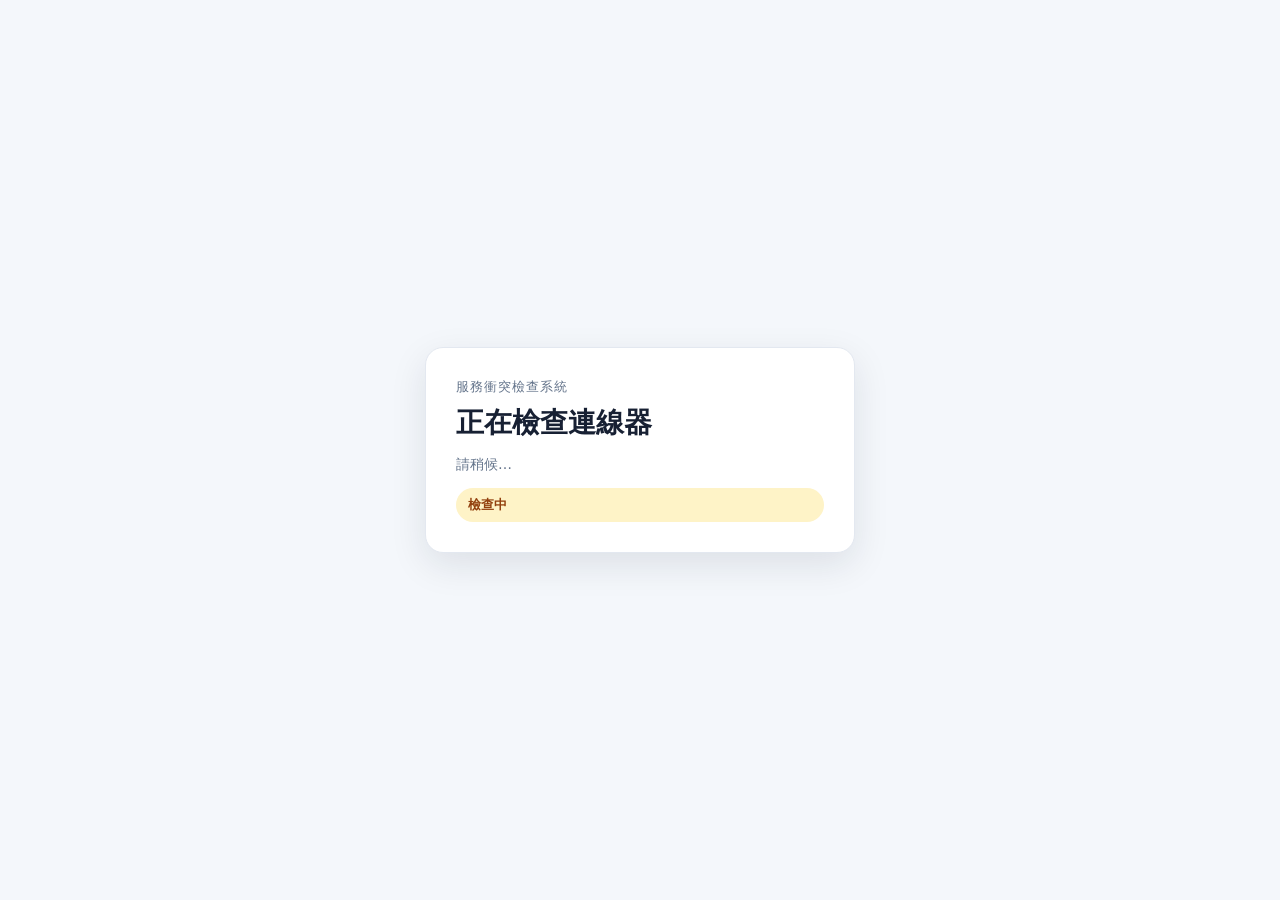
==== index.html @ b9c2be98 "Add first-use Connector download flow before login" ====
<!doctype html>
<html lang="zh-Hant">
<head>
  <meta charset="utf-8">
  <meta name="viewport" content="width=device-width,initial-scale=1">
  <title>服務衝突檢查系統</title>
  <link rel="stylesheet" href="./style.css">
</head>
<body>
<section id="authScreen" class="auth-screen">
  <div class="auth-card auth-card-wide">
    <div class="auth-brand">服務衝突檢查系統</div>

    <div id="connectorStep">
      <div class="auth-status-row">
        <div>
          <h1 id="connectorStepTitle">正在檢查連線器</h1>
          <p id="connectorStepText" class="muted">請稍候…</p>
        </div>
        <div id="authConnectorBadge" class="badge wait">檢查中</div>
      </div>

      <div id="connectorDownloadBox" class="connector-download-box hidden">
        <p>第一次使用請先下載並開啟 Windows 連線器。</p>
        <div class="install-actions">
          <a class="download-btn"
             href="https://github.com/BiuBiuSmile/service-conflict-web-starter/releases/latest/download/ServiceConflictConnector.exe">
            下載 Windows 連線器
          </a>
          <button id="btnAuthRetryConnector">重新檢查</button>
        </div>
        <div class="install-help">
          下載後開啟連線器即可，本頁會自動繼續。
        </div>
      </div>
    </div>

    <div id="authFormWrap" class="hidden">
      <h1 id="authTitle">帳號登入</h1>
      <p id="authSubtitle" class="muted">請輸入帳號及密碼</p>

      <label class="auth-label">
        帳號
        <input id="authUsername" type="text" autocomplete="username" placeholder="請輸入帳號">
      </label>

      <label class="auth-label">
        密碼
        <input id="authPassword" type="password" autocomplete="current-password" placeholder="請輸入密碼">
      </label>

      <div id="authPasswordConfirmWrap" class="hidden">
        <label class="auth-label">
          再次輸入密碼
          <input id="authPasswordConfirm" type="password" autocomplete="new-password" placeholder="請再次輸入密碼">
        </label>
      </div>

      <button id="btnAuthSubmit" class="primary auth-submit">登入</button>
      <div id="authMessage" class="auth-message"></div>
    </div>
  </div>
</section>

<main id="appShell" class="wrap hidden">
  <section class="hero">
    <div>
      <div class="eyebrow">LOCAL CONNECTOR MODE</div>
      <h1>服務衝突檢查系統</h1>
    </div>
    <div class="hero-actions">
      <button id="btnAdmin" class="ghost hidden">管理者後台</button>
      <button id="btnLogout" class="ghost">登出</button>
      <div id="connectorBadge" class="badge bad">Connector 未連線</div>
    </div>
  </section>

  <section id="installPanel" class="install-card hidden">
    <div>
      <h2>需要安裝服務衝突連線器</h2>
      <p>第一次使用請下載並開啟連線器。安裝後會自動常駐，不需要使用 CMD。</p>
    </div>
    <div class="install-actions">
      <a id="downloadConnector" class="download-btn"
         href="https://github.com/BiuBiuSmile/service-conflict-web-starter/releases/latest/download/ServiceConflictConnector.exe">
        下載 Windows 連線器
      </a>
      <button id="btnRetryConnector">重新檢查連線</button>
    </div>
    <div class="install-help">
      <strong>第一次開啟：</strong>
      Windows 若顯示 SmartScreen，可按「其他資訊」→「仍要執行」。正式發布後建議再加入程式碼簽章。
    </div>
  </section>

  <section class="grid">
    <article class="card">
      <h2>資料連線</h2>

      <div class="status-row">
        <div>
          <strong>仁寶</strong>
          <div id="compalStatus" class="muted">尚未檢查</div>
        </div>
        <div class="btn-group">
          <button id="btnOpenCompal">登入仁寶</button>
          <button id="btnCompal">檢查狀態</button>
        </div>
      </div>

      <div class="status-row">
        <div>
          <strong>照管</strong>
          <div id="lcmsStatus" class="muted">尚未檢查</div>
        </div>
        <div class="btn-group">
          <button id="btnOpenLcms">登入照管</button>
          <button id="btnLcms">檢查狀態</button>
        </div>
      </div>
    </article>

    <article class="card">
      <h2>衝突分析</h2>
      <label>
        日期
        <input id="dateInput" type="date">
      </label>
      <button id="btnAnalyze" class="primary">開始抓取並分析</button>
    </article>
  </section>

  <section class="card">
    <div class="section-head">
      <h2>分析結果</h2>
      <button id="btnDemo" class="ghost">載入示範資料</button>
    </div>
    <div id="summary" class="summary">尚未分析</div>
    <div id="results"></div>
  </section>

  <section class="card">
    <h2>連線記錄</h2>
    <pre id="log"></pre>
  </section>
</main>
<script src="./app.js"></script>
</body>
</html>
---- style.css ----
*{box-sizing:border-box}
:root{
  font-family:system-ui,-apple-system,BlinkMacSystemFont,"Segoe UI","Noto Sans TC",sans-serif;
  color:#172033;background:#f4f7fb
}
body{margin:0}
.wrap{max-width:1100px;margin:auto;padding:28px}
.hero,.status-row,.section-head{display:flex;align-items:center;justify-content:space-between;gap:18px}
.hero{margin-bottom:22px}
h1{font-size:32px;margin:4px 0 8px}
h2{margin-top:0}
.eyebrow{font-size:12px;letter-spacing:.16em;color:#64748b}
.grid{display:grid;grid-template-columns:1fr 1fr;gap:18px}
.card,.install-card{
  background:white;border:1px solid #e3e8f0;border-radius:16px;
  padding:20px;margin-bottom:18px;box-shadow:0 4px 18px rgba(18,31,53,.05)
}
.install-card{border:1px solid #bfdbfe;background:#eff6ff}
.install-card h2{margin-bottom:6px}
.install-card p{margin:0;color:#475569}
.install-actions{display:flex;gap:10px;align-items:center;margin-top:16px;flex-wrap:wrap}
.install-help{margin-top:14px;font-size:13px;color:#64748b}
.hidden{display:none}
.status-row{padding:12px 0;border-bottom:1px solid #eef2f7}
.status-row:last-child{border-bottom:0}
button,.download-btn{
  border:1px solid #cdd6e2;background:white;border-radius:10px;
  padding:10px 14px;cursor:pointer;font-weight:700;text-decoration:none;color:#172033
}
.download-btn{background:#2563eb;color:white;border-color:#2563eb}
button.primary{width:100%;margin-top:14px;background:#1d4ed8;color:white;border-color:#1d4ed8}
button.ghost{background:#f8fafc}
button:disabled{opacity:.5;cursor:not-allowed}
input{display:block;width:100%;margin-top:8px;padding:10px;border:1px solid #ccd5e0;border-radius:10px}
.badge{padding:8px 12px;border-radius:999px;font-weight:700;font-size:13px}
.badge.good{background:#dcfce7;color:#166534}
.badge.bad{background:#fee2e2;color:#991b1b}
.badge.wait{background:#fef3c7;color:#92400e}
.muted,.hint{color:#64748b;font-size:14px}
.summary{padding:14px;border-radius:12px;background:#f8fafc;margin-bottom:12px}
.conflict{border-left:4px solid #dc2626;background:#fff7f7;padding:14px;margin:10px 0;border-radius:8px}
.ok{border-left-color:#16a34a;background:#f4fff6}
.btn-group{display:flex;gap:8px;flex-wrap:wrap}
pre{white-space:pre-wrap;background:#0f172a;color:#cbd5e1;border-radius:12px;padding:14px;min-height:110px;max-height:250px;overflow:auto}
@media(max-width:760px){
  .grid{grid-template-columns:1fr}
  .hero{align-items:flex-start;flex-direction:column}
}


.issue-table-wrap{
  width:100%;
  overflow-x:auto;
  border:1px solid #e2e8f0;
  border-radius:12px;
  background:#fff;
}
.issue-table{
  width:100%;
  border-collapse:collapse;
  min-width:980px;
  font-size:14px;
}
.issue-table th{
  background:#f8fafc;
  color:#334155;
  text-align:left;
  padding:12px 10px;
  border-bottom:1px solid #dbe3ed;
  white-space:nowrap;
  position:sticky;
  top:0;
  z-index:1;
}
.issue-table td{
  padding:12px 10px;
  border-bottom:1px solid #edf2f7;
  vertical-align:top;
  line-height:1.55;
}
.issue-table tbody tr:hover{
  background:#fafcff;
}
.issue-table tbody tr:last-child td{
  border-bottom:0;
}
.issue-badge{
  display:inline-block;
  padding:4px 8px;
  border-radius:999px;
  background:#fee2e2;
  color:#991b1b;
  font-weight:700;
  white-space:nowrap;
}
.col-no{
  width:48px;
  text-align:center;
  color:#64748b;
}
.col-type{width:140px}
.col-subject{width:120px;font-weight:700}
.col-date{width:105px;white-space:nowrap}
.col-minutes{width:80px;white-space:nowrap}
.col-detail{min-width:440px}
.col-detail strong{
  display:inline-block;
  width:18px;
}
.detail-gap{
  height:6px;
}
@media(max-width:760px){
  .issue-table{
    min-width:860px;
  }
}


.hero-actions{display:flex;align-items:center;gap:10px;flex-wrap:wrap}

.auth-screen{
  min-height:100vh;
  display:flex;
  align-items:center;
  justify-content:center;
  padding:24px;
}
.auth-card{
  width:min(430px,100%);
  background:#fff;
  border:1px solid #e3e8f0;
  border-radius:18px;
  padding:30px;
  box-shadow:0 12px 36px rgba(18,31,53,.10);
}
.auth-brand{
  font-size:13px;
  color:#64748b;
  letter-spacing:.08em;
  margin-bottom:8px;
}
.auth-card h1{font-size:28px;margin:0 0 6px}
.auth-label{display:block;margin-top:16px;font-weight:700}
.auth-label input{margin-top:7px}
.auth-submit{margin-top:20px}
.auth-message{
  min-height:22px;
  margin-top:12px;
  color:#b91c1c;
  font-size:14px;
}

.admin-form-grid{
  display:grid;
  grid-template-columns:1fr 1fr 180px;
  gap:14px;
}
.admin-form-grid label{font-weight:700}
.admin-form-grid select{
  display:block;
  width:100%;
  margin-top:8px;
  padding:10px;
  border:1px solid #ccd5e0;
  border-radius:10px;
  background:#fff;
}
.admin-create{max-width:180px}
.admin-table select{
  padding:7px 9px;
  border:1px solid #ccd5e0;
  border-radius:8px;
  background:#fff;
}
.danger-btn{
  color:#b91c1c;
  border-color:#fecaca;
  background:#fff7f7;
}
@media(max-width:760px){
  .admin-form-grid{grid-template-columns:1fr}
}
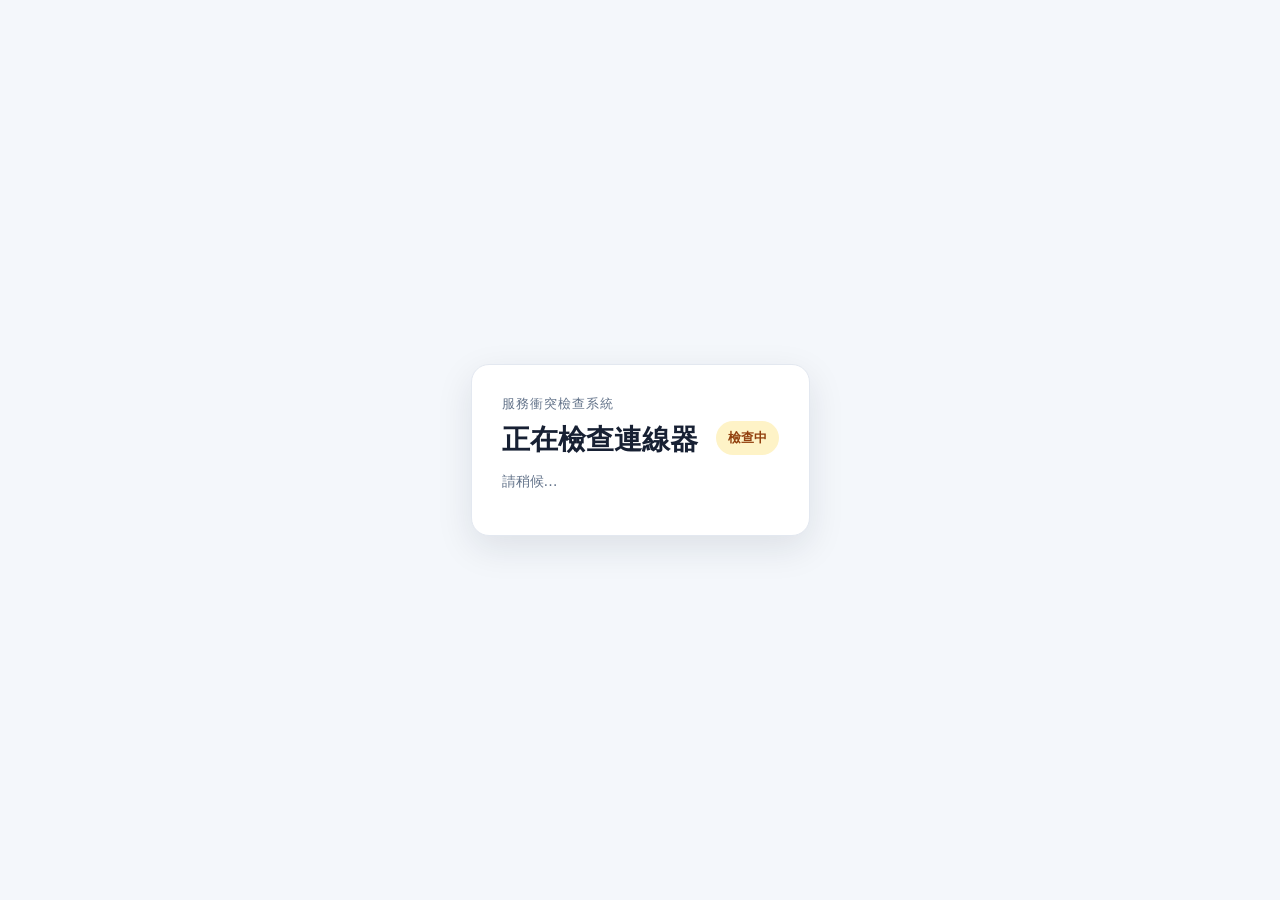
==== commit 2795802d: "Split Connector setup and login into separate pages" ====
--- a/index.html
+++ b/index.html
@@ -8,10 +8,11 @@
 </head>
 <body>
 <section id="authScreen" class="auth-screen">
-  <div class="auth-card auth-card-wide">
-    <div class="auth-brand">服務衝突檢查系統</div>
 
-    <div id="connectorStep">
+  <div id="connectorPage" class="auth-page">
+    <div class="auth-card auth-card-wide">
+      <div class="auth-brand">服務衝突檢查系統</div>
+
       <div class="auth-status-row">
         <div>
           <h1 id="connectorStepTitle">正在檢查連線器</h1>
@@ -30,12 +31,16 @@
           <button id="btnAuthRetryConnector">重新檢查</button>
         </div>
         <div class="install-help">
-          下載後開啟連線器即可，本頁會自動繼續。
+          下載後開啟連線器，本頁會自動進入登入畫面。
         </div>
       </div>
     </div>
+  </div>
 
-    <div id="authFormWrap" class="hidden">
+  <div id="loginPage" class="auth-page hidden">
+    <div class="auth-card">
+      <div class="auth-brand">服務衝突檢查系統</div>
+
       <h1 id="authTitle">帳號登入</h1>
       <p id="authSubtitle" class="muted">請輸入帳號及密碼</p>
 
@@ -60,6 +65,7 @@
       <div id="authMessage" class="auth-message"></div>
     </div>
   </div>
+
 </section>
 
 <main id="appShell" class="wrap hidden">
--- a/style.css
+++ b/style.css
@@ -181,3 +181,24 @@
 @media(max-width:760px){
   .admin-form-grid{grid-template-columns:1fr}
 }
+
+
+.auth-card-wide{width:min(520px,100%)}
+.auth-status-row{
+  display:flex;
+  align-items:flex-start;
+  justify-content:space-between;
+  gap:18px;
+}
+.auth-status-row h1{margin-top:0}
+.connector-download-box{
+  margin-top:18px;
+  padding:16px;
+  border:1px solid #bfdbfe;
+  border-radius:12px;
+  background:#eff6ff;
+}
+.connector-download-box p{
+  margin:0;
+  color:#334155;
+}
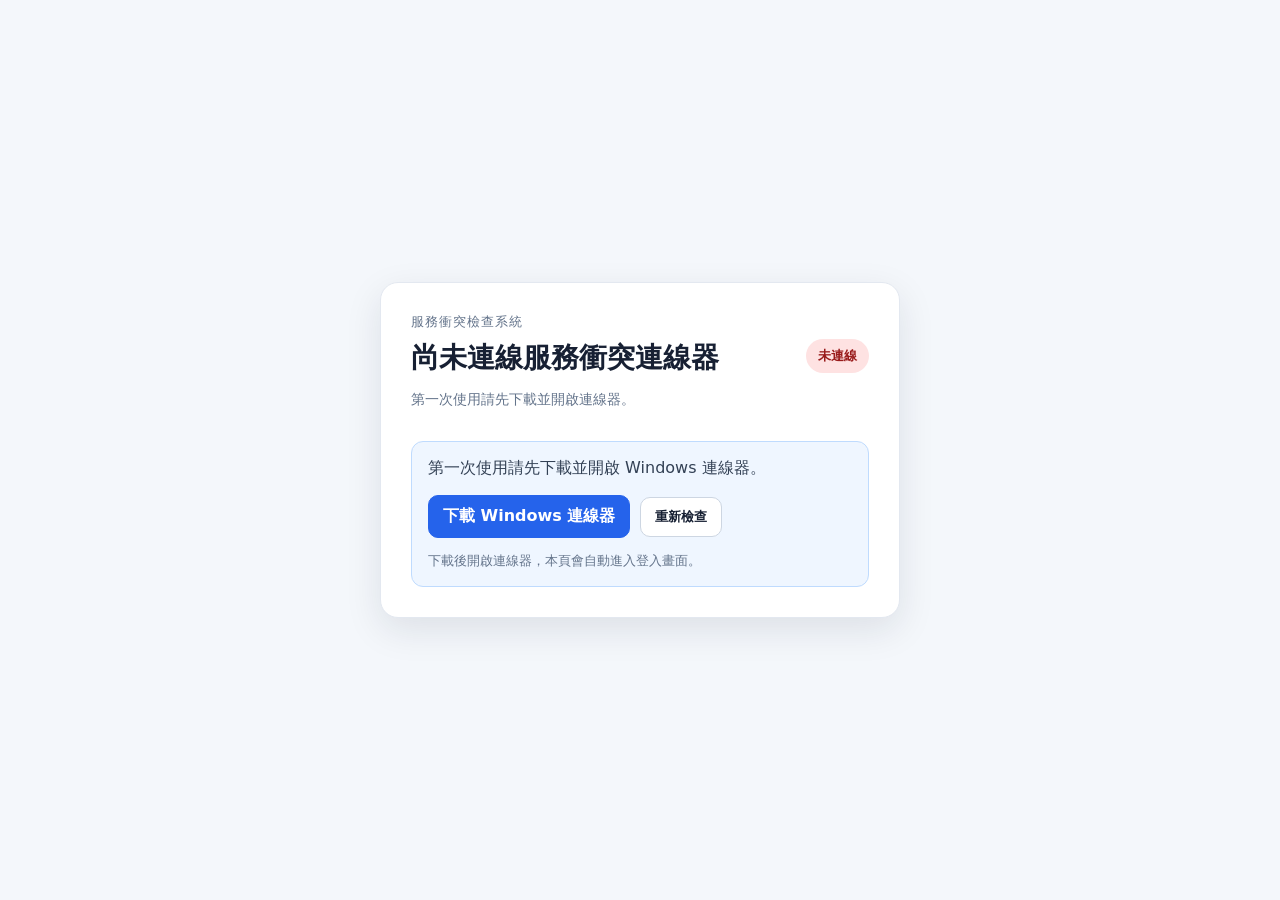
==== commit 0d2f1249: "Move Connector status badge before admin button" ====
--- a/index.html
+++ b/index.html
@@ -75,9 +75,9 @@
       <h1>服務衝突檢查系統</h1>
     </div>
     <div class="hero-actions">
+      <div id="connectorBadge" class="badge bad">Connector 未連線</div>
       <button id="btnAdmin" class="ghost hidden">管理者後台</button>
       <button id="btnLogout" class="ghost">登出</button>
-      <div id="connectorBadge" class="badge bad">Connector 未連線</div>
     </div>
   </section>
 
--- a/style.css
+++ b/style.css
@@ -202,3 +202,33 @@
   margin:0;
   color:#334155;
 }
+
+
+.auth-page{
+  width:100%;
+  display:flex;
+  align-items:center;
+  justify-content:center;
+}
+.auth-page.hidden{display:none}
+.auth-screen{
+  min-height:100vh;
+  overflow:hidden;
+}
+
+
+/* 登入/Connector 畫面切換：hidden 必須完全覆蓋 auth-screen 的 flex */
+.auth-screen.hidden{
+  display:none !important;
+}
+#appShell.hidden{
+  display:none !important;
+}
+.auth-page.hidden{
+  display:none !important;
+}
+
+/* 主系統登入後直接從頁面頂端開始，不保留前一頁高度 */
+#appShell{
+  min-height:auto;
+}
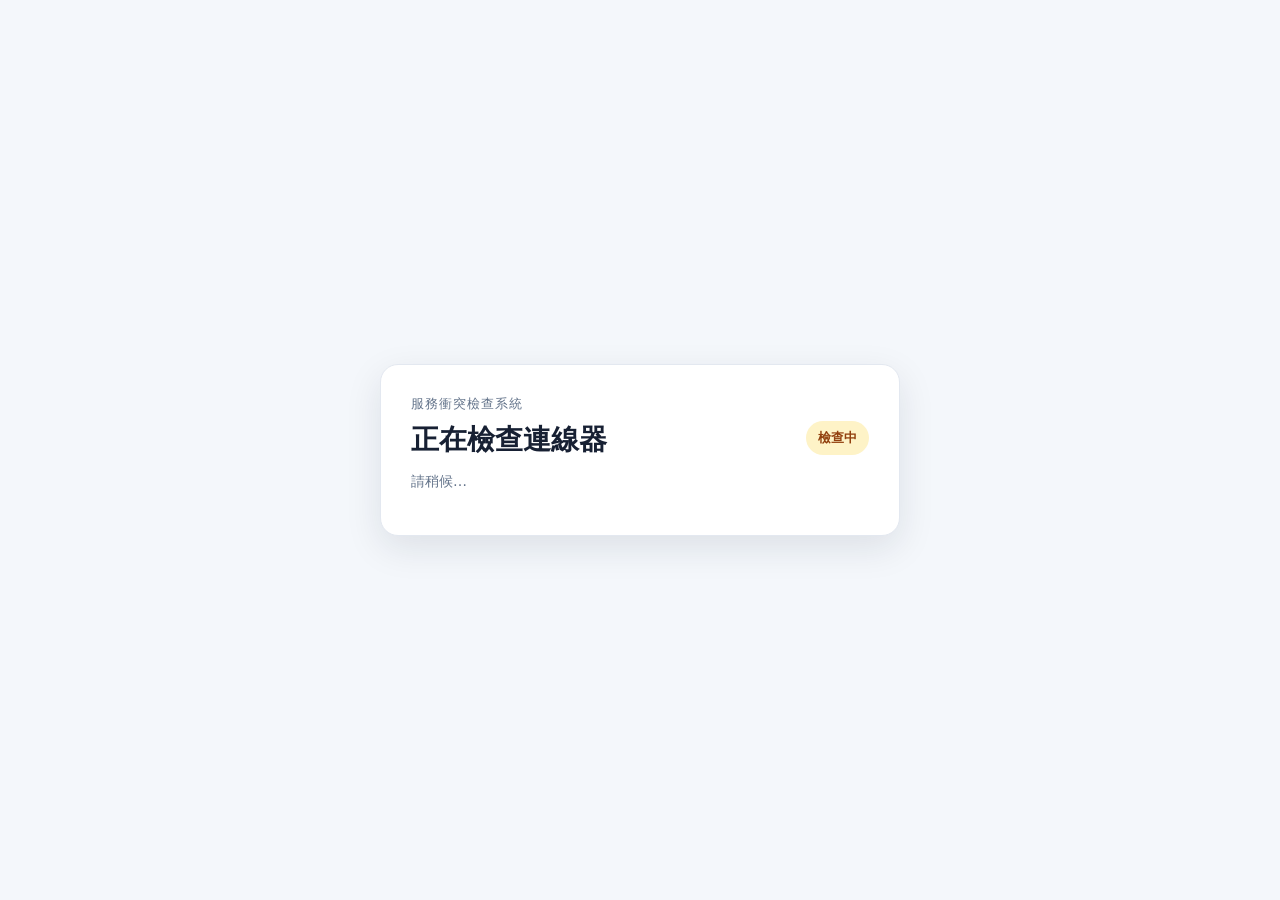
==== commit a61be4f0: "Add case list upload and simplify data connection" ====
--- a/index.html
+++ b/index.html
@@ -75,7 +75,7 @@
       <h1>服務衝突檢查系統</h1>
     </div>
     <div class="hero-actions">
-      <div id="connectorBadge" class="badge bad">Connector 未連線</div>
+      <div id="connectorBadge" class="badge bad">資料啟動器未連線</div>
       <button id="btnAdmin" class="ghost hidden">管理者後台</button>
       <button id="btnLogout" class="ghost">登出</button>
     </div>
@@ -105,17 +105,6 @@
 
       <div class="status-row">
         <div>
-          <strong>仁寶</strong>
-          <div id="compalStatus" class="muted">尚未檢查</div>
-        </div>
-        <div class="btn-group">
-          <button id="btnOpenCompal">登入仁寶</button>
-          <button id="btnCompal">檢查狀態</button>
-        </div>
-      </div>
-
-      <div class="status-row">
-        <div>
           <strong>照管</strong>
           <div id="lcmsStatus" class="muted">尚未檢查</div>
         </div>
@@ -124,14 +113,55 @@
           <button id="btnLcms">檢查狀態</button>
         </div>
       </div>
+
+      <div class="case-list-upload">
+        <div class="case-list-head">
+          <div>
+            <strong>個案名單</strong>
+            <div id="caseListStatus" class="muted">尚未上傳，預設查詢照管全部個案</div>
+          </div>
+          <button id="btnClearCaseList" class="ghost hidden" type="button">清除名單</button>
+        </div>
+
+        <label class="upload-box" for="caseListInput">
+          <input id="caseListInput" type="file" accept=".xlsx,.xlsm,.csv,.txt">
+          <span class="upload-title">選擇個案名單</span>
+          <span class="muted">支援 Excel、CSV、TXT；第一欄放個案姓名即可</span>
+        </label>
+
+        <div id="caseListPreview" class="case-list-preview hidden"></div>
+      </div>
     </article>
 
     <article class="card">
       <h2>衝突分析</h2>
-      <label>
-        日期
-        <input id="dateInput" type="date">
-      </label>
+
+      <div class="analysis-mode">
+        <label class="mode-option">
+          <input id="modeDay" type="radio" name="analysisMode" value="day" checked>
+          <span>單日分析</span>
+        </label>
+        <label class="mode-option">
+          <input id="modeMonth" type="radio" name="analysisMode" value="month">
+          <span>整月分析</span>
+        </label>
+      </div>
+
+      <div id="dayAnalysisFields">
+        <label>
+          日期
+          <input id="dateInput" type="date">
+        </label>
+      </div>
+
+      <div id="monthAnalysisFields" class="hidden">
+        <label>
+          月份
+          <input id="monthInput" type="month">
+        </label>
+      </div>
+
+      <div id="analysisRangeHint" class="muted analysis-range-hint"></div>
       <button id="btnAnalyze" class="primary">開始抓取並分析</button>
     </article>
   </section>
--- a/style.css
+++ b/style.css
@@ -232,3 +232,38 @@
 #appShell{
   min-height:auto;
 }
+
+
+.analysis-mode{
+  display:flex;
+  gap:10px;
+  margin-bottom:14px;
+}
+.mode-option{
+  display:flex;
+  align-items:center;
+  gap:8px;
+  flex:1;
+  padding:11px 12px;
+  border:1px solid #d8e0ea;
+  border-radius:10px;
+  background:#f8fafc;
+  font-weight:700;
+  cursor:pointer;
+}
+.mode-option input{
+  display:inline-block;
+  width:auto;
+  margin:0;
+}
+.mode-option:has(input:checked){
+  border-color:#2563eb;
+  background:#eff6ff;
+  color:#1d4ed8;
+}
+.analysis-range-hint{
+  margin-top:10px;
+}
+@media(max-width:520px){
+  .analysis-mode{flex-direction:column}
+}
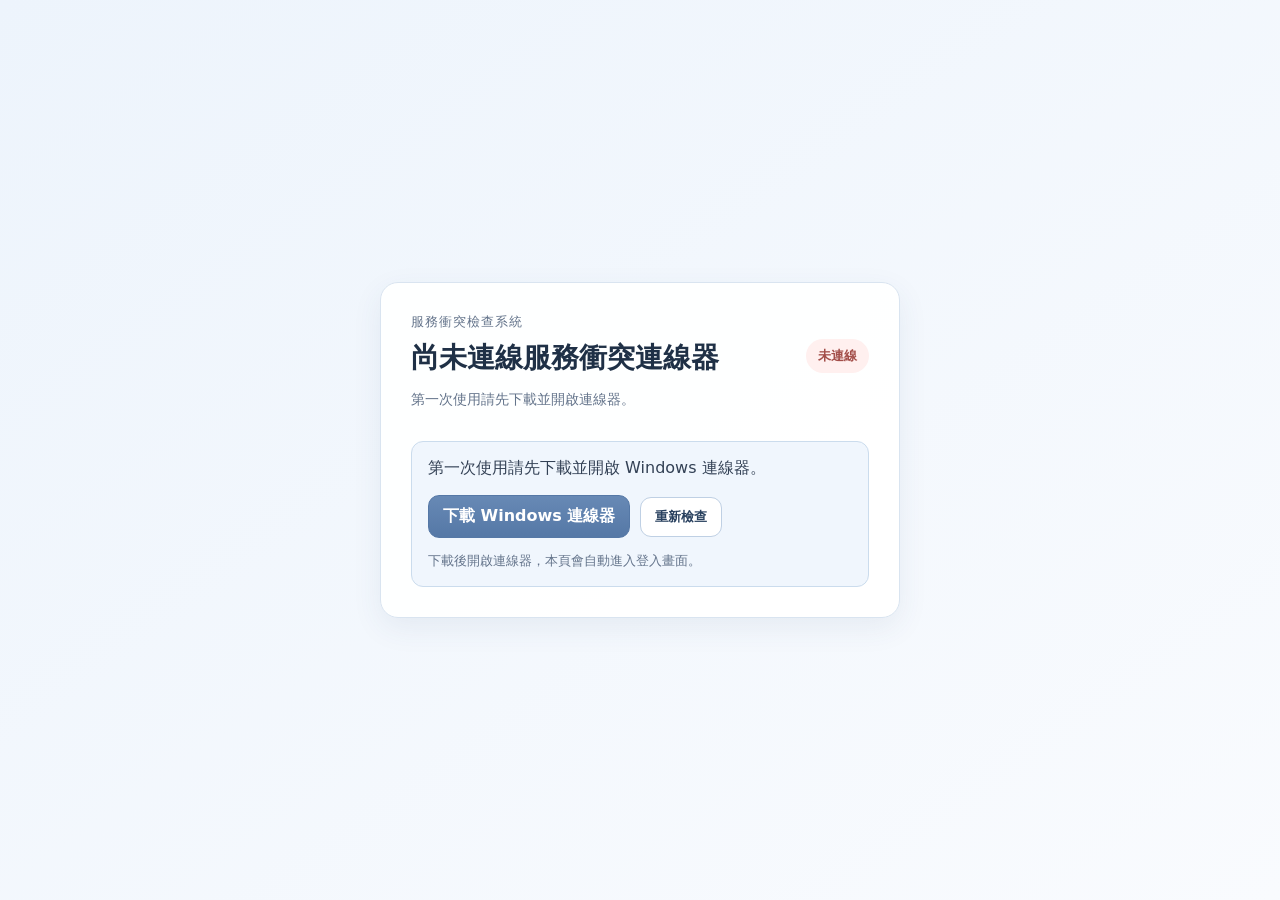
==== commit ac575cf1: "Add files via upload" ====
--- a/index.html
+++ b/index.html
@@ -100,25 +100,66 @@
   </section>
 
   <section class="grid">
-    <article class="card">
-      <h2>資料連線</h2>
-
-      <div class="status-row">
+    <article class="card connection-card">
+      <div class="card-title-row">
         <div>
-          <strong>照管</strong>
-          <div id="lcmsStatus" class="muted">尚未檢查</div>
-        </div>
-        <div class="btn-group">
-          <button id="btnOpenLcms">登入照管</button>
-          <button id="btnLcms">檢查狀態</button>
-        </div>
-      </div>
-
-      <div class="case-list-upload">
+          <div class="card-kicker">DATA SOURCE</div>
+          <h2>資料連線</h2>
+        </div>
+        <div id="requiredLcmsBadge" class="mini-badge required">照管必須登入</div>
+      </div>
+
+      <div class="connection-list">
+        <div class="connection-item">
+          <div class="connection-icon">照</div>
+          <div class="connection-copy">
+            <strong>照管</strong>
+            <div id="lcmsStatus" class="muted">尚未檢查</div>
+          </div>
+          <div class="btn-group">
+            <button id="btnOpenLcms">登入照管</button>
+            <button id="btnLcms">檢查狀態</button>
+          </div>
+        </div>
+
+        <div class="connection-item">
+          <div class="connection-icon secondary">仁</div>
+          <div class="connection-copy">
+            <strong>仁寶</strong>
+            <div id="compalStatus" class="muted">尚未檢查</div>
+          </div>
+          <div class="btn-group">
+            <button id="btnOpenCompal">登入仁寶</button>
+            <button id="btnCompal">檢查狀態</button>
+          </div>
+        </div>
+      </div>
+
+      <div class="source-picker">
+        <div class="source-picker-title">選擇個案來源</div>
+        <div class="source-options">
+          <label class="source-option">
+            <input id="sourceCompal" type="radio" name="caseSource" value="compal" checked>
+            <span class="source-option-body">
+              <strong>使用仁寶</strong>
+              <small>從已登入的仁寶頁面自動比對個案</small>
+            </span>
+          </label>
+          <label class="source-option">
+            <input id="sourceExcel" type="radio" name="caseSource" value="excel">
+            <span class="source-option-body">
+              <strong>上傳個案名單</strong>
+              <small>Excel、CSV 或 TXT 第一欄放姓名</small>
+            </span>
+          </label>
+        </div>
+      </div>
+
+      <div id="excelSourcePanel" class="case-list-upload hidden">
         <div class="case-list-head">
           <div>
             <strong>個案名單</strong>
-            <div id="caseListStatus" class="muted">尚未上傳，預設查詢照管全部個案</div>
+            <div id="caseListStatus" class="muted">尚未上傳個案名單</div>
           </div>
           <button id="btnClearCaseList" class="ghost hidden" type="button">清除名單</button>
         </div>
@@ -133,7 +174,8 @@
       </div>
     </article>
 
-    <article class="card">
+    <article class="card analysis-card">
+      <div class="card-kicker">CONFLICT CHECK</div>
       <h2>衝突分析</h2>
 
       <div class="analysis-mode">
--- a/style.css
+++ b/style.css
@@ -267,3 +267,138 @@
 @media(max-width:520px){
   .analysis-mode{flex-direction:column}
 }
+
+
+.case-list-upload{
+  margin-top:16px;
+  padding-top:16px;
+  border-top:1px solid #eef2f7;
+}
+.case-list-head{
+  display:flex;
+  align-items:flex-start;
+  justify-content:space-between;
+  gap:12px;
+  margin-bottom:10px;
+}
+.upload-box{
+  display:flex;
+  flex-direction:column;
+  align-items:center;
+  justify-content:center;
+  gap:5px;
+  min-height:92px;
+  padding:16px;
+  border:1.5px dashed #cbd5e1;
+  border-radius:12px;
+  background:#f8fafc;
+  cursor:pointer;
+  text-align:center;
+}
+.upload-box:hover{
+  border-color:#2563eb;
+  background:#eff6ff;
+}
+.upload-box input{
+  display:none;
+}
+.upload-title{
+  font-weight:800;
+  color:#1d4ed8;
+}
+.case-list-preview{
+  margin-top:10px;
+  padding:10px 12px;
+  border-radius:10px;
+  background:#f8fafc;
+  color:#475569;
+  font-size:13px;
+  line-height:1.6;
+}
+
+
+/* ===== Warm blue refresh ===== */
+:root{
+  --wb-bg:#f5f8fc;
+  --wb-surface:#ffffff;
+  --wb-surface-soft:#f8fbff;
+  --wb-primary:#587aa8;
+  --wb-primary-deep:#3f628f;
+  --wb-primary-soft:#eaf2fb;
+  --wb-border:#d9e4f0;
+  --wb-border-strong:#bfd0e4;
+  --wb-text:#1f3046;
+  --wb-muted:#6f8095;
+  --wb-good-bg:#e9f7ef;
+  --wb-good:#2f7552;
+  --wb-danger-bg:#fff0ef;
+  --wb-danger:#a34e49;
+  --wb-shadow:0 10px 30px rgba(56,82,116,.08);
+}
+body{
+  color:var(--wb-text);
+  background:
+    radial-gradient(circle at 10% 0%, rgba(189,214,240,.34), transparent 31%),
+    linear-gradient(180deg,#f8fbff 0%,var(--wb-bg) 100%);
+  min-height:100vh;
+}
+.wrap{max-width:1160px;padding:30px 28px 44px}
+.hero{padding:8px 4px 2px}
+.hero h1{color:#20334b;letter-spacing:.01em}
+.eyebrow,.card-kicker{color:#7890ad;font-weight:800;letter-spacing:.14em}
+.card-kicker{font-size:11px;margin-bottom:5px}
+.card,.install-card,.auth-card{
+  border:1px solid var(--wb-border);
+  box-shadow:var(--wb-shadow);
+  background:rgba(255,255,255,.96);
+}
+.card{border-radius:20px;padding:22px}
+.grid{gap:20px}
+.card-title-row{display:flex;align-items:flex-start;justify-content:space-between;gap:14px}
+.card-title-row h2{margin-bottom:0}
+.connection-list{margin-top:12px;border:1px solid #e6edf5;border-radius:16px;overflow:hidden;background:#fbfdff}
+.connection-item{display:grid;grid-template-columns:42px 1fr auto;align-items:center;gap:12px;padding:15px 14px;border-bottom:1px solid #e8eef5}
+.connection-item:last-child{border-bottom:0}
+.connection-icon{width:38px;height:38px;border-radius:12px;display:grid;place-items:center;background:#dfeafa;color:#365d8d;font-weight:900}
+.connection-icon.secondary{background:#edf1f8;color:#5d708a}
+.connection-copy strong{font-size:16px}
+button,.download-btn{border-color:var(--wb-border-strong);color:#29415f;background:#fff;border-radius:11px;transition:.18s ease}
+button:hover,.download-btn:hover{border-color:#8ca9c9;transform:translateY(-1px);box-shadow:0 5px 14px rgba(66,94,130,.09)}
+button.primary,.download-btn{background:linear-gradient(180deg,#6789b5 0%,#5578a6 100%);border-color:#5578a6;color:#fff}
+button.ghost{background:#f7faff}
+.badge.good,.mini-badge.ready{background:var(--wb-good-bg);color:var(--wb-good)}
+.badge.bad{background:var(--wb-danger-bg);color:var(--wb-danger)}
+.badge.wait{background:#fff5df;color:#8d6b32}
+.mini-badge{padding:7px 10px;border-radius:999px;font-size:12px;font-weight:800;white-space:nowrap}
+.mini-badge.required{background:#edf3fb;color:#52739b;border:1px solid #d9e5f2}
+.source-picker{margin-top:18px;padding-top:18px;border-top:1px solid #e8eef5}
+.source-picker-title{font-weight:800;margin-bottom:10px;color:#344b68}
+.source-options{display:grid;grid-template-columns:1fr 1fr;gap:10px}
+.source-option{position:relative;display:block;cursor:pointer}
+.source-option input{position:absolute;opacity:0;pointer-events:none}
+.source-option-body{display:flex;flex-direction:column;gap:3px;min-height:74px;padding:14px;border:1px solid var(--wb-border);border-radius:14px;background:#fbfdff;transition:.18s ease}
+.source-option-body strong{color:#304966}
+.source-option-body small{color:var(--wb-muted);line-height:1.45}
+.source-option input:checked + .source-option-body{border-color:#86a8cd;background:#edf5ff;box-shadow:0 0 0 3px rgba(117,157,202,.10)}
+.source-option input:checked + .source-option-body strong{color:#365f91}
+.case-list-upload{border-top:0;margin-top:12px;padding:14px;border:1px solid #dfe8f2;border-radius:14px;background:#f9fcff}
+.upload-box{border-color:#b9cce1;background:#f8fbff}
+.upload-box:hover{border-color:#7398c3;background:#eef6ff}
+.upload-title{color:#4c75a5}
+.analysis-mode{background:#f5f8fc;padding:5px;border-radius:13px}
+.mode-option{border:0;background:transparent;border-radius:10px;justify-content:center;color:#60758d}
+.mode-option:has(input:checked){background:#fff;color:#426b9c;box-shadow:0 3px 10px rgba(62,91,128,.10);border:0}
+input{border-color:#cddae8;background:#fbfdff;color:#263d5a}
+input:focus{outline:none;border-color:#779cc6;box-shadow:0 0 0 3px rgba(112,153,199,.12)}
+.summary{background:#f4f8fd;border:1px solid #e1eaf4;color:#425b77}
+.issue-table-wrap{border-color:#dce6f0}
+.issue-table th{background:#f3f7fc;color:#425a75}
+.issue-table tbody tr:hover{background:#f8fbff}
+.issue-badge{background:#fff0ef;color:#9c4a48}
+pre{background:#16243a;color:#d5e2f1;border:1px solid #263a56}
+.auth-screen{background:linear-gradient(145deg,#edf4fc,#f9fbfe)}
+.connector-download-box{background:#f0f6fd;border-color:#cbdced}
+@media(max-width:760px){
+  .connection-item{grid-template-columns:38px 1fr}.connection-item .btn-group{grid-column:1/-1;justify-content:flex-end}
+  .source-options{grid-template-columns:1fr}
+}
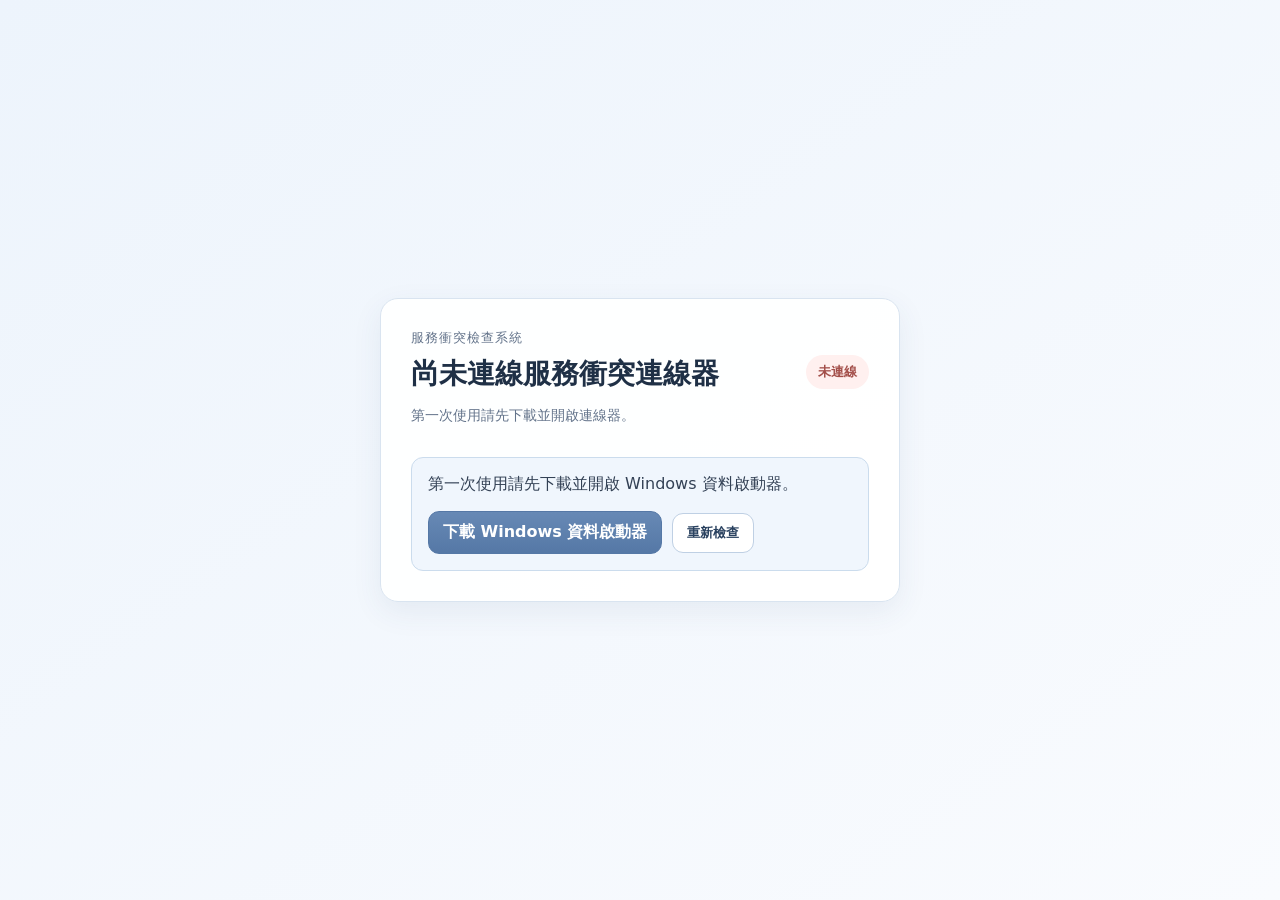
==== commit 75d80683: "Add files via upload" ====
--- a/index.html
+++ b/index.html
@@ -5,6 +5,7 @@
   <meta name="viewport" content="width=device-width,initial-scale=1">
   <title>服務衝突檢查系統</title>
   <link rel="stylesheet" href="./style.css">
+  <script src="./config.js"></script>
 </head>
 <body>
 <section id="authScreen" class="auth-screen">
@@ -15,43 +16,45 @@
 
       <div class="auth-status-row">
         <div>
-          <h1 id="connectorStepTitle">正在檢查連線器</h1>
+          <h1 id="connectorStepTitle">正在檢查資料啟動器</h1>
           <p id="connectorStepText" class="muted">請稍候…</p>
         </div>
         <div id="authConnectorBadge" class="badge wait">檢查中</div>
       </div>
 
       <div id="connectorDownloadBox" class="connector-download-box hidden">
-        <p>第一次使用請先下載並開啟 Windows 連線器。</p>
+        <p>第一次使用請先下載並開啟 Windows 資料啟動器。</p>
         <div class="install-actions">
           <a class="download-btn"
              href="https://github.com/BiuBiuSmile/service-conflict-web-starter/releases/latest/download/ServiceConflictConnector.exe">
-            下載 Windows 連線器
+            下載 Windows 資料啟動器
           </a>
           <button id="btnAuthRetryConnector">重新檢查</button>
         </div>
-        <div class="install-help">
-          下載後開啟連線器，本頁會自動進入登入畫面。
-        </div>
       </div>
     </div>
   </div>
 
   <div id="loginPage" class="auth-page hidden">
-    <div class="auth-card">
+    <div class="auth-card auth-card-wide">
       <div class="auth-brand">服務衝突檢查系統</div>
 
-      <h1 id="authTitle">帳號登入</h1>
-      <p id="authSubtitle" class="muted">請輸入帳號及密碼</p>
+      <div class="auth-mode-tabs">
+        <button id="btnModeLogin" class="auth-mode-tab active" type="button">登入</button>
+        <button id="btnModeRegister" class="auth-mode-tab" type="button">註冊</button>
+      </div>
+
+      <h1 id="authTitle">Email 登入</h1>
+      <p id="authSubtitle" class="muted">請使用已完成信箱驗證的帳號登入</p>
 
       <label class="auth-label">
-        帳號
-        <input id="authUsername" type="text" autocomplete="username" placeholder="請輸入帳號">
+        Email
+        <input id="authEmail" type="email" autocomplete="email" placeholder="name@example.com">
       </label>
 
       <label class="auth-label">
         密碼
-        <input id="authPassword" type="password" autocomplete="current-password" placeholder="請輸入密碼">
+        <input id="authPassword" type="password" autocomplete="current-password" placeholder="至少 8 個字元">
       </label>
 
       <div id="authPasswordConfirmWrap" class="hidden">
@@ -62,7 +65,13 @@
       </div>
 
       <button id="btnAuthSubmit" class="primary auth-submit">登入</button>
+      <button id="btnResendVerification" class="ghost auth-secondary hidden" type="button">重新寄送驗證信</button>
       <div id="authMessage" class="auth-message"></div>
+
+      <div class="trial-note">
+        <strong>新帳號可免費分析 3 次</strong>
+        <span>第 4 次起需完成付費才能繼續使用。</span>
+      </div>
     </div>
   </div>
 
@@ -96,6 +105,18 @@
     <div class="install-help">
       <strong>第一次開啟：</strong>
       Windows 若顯示 SmartScreen，可按「其他資訊」→「仍要執行」。正式發布後建議再加入程式碼簽章。
+    </div>
+  </section>
+
+  <section id="membershipPanel" class="membership-card">
+    <div>
+      <div class="card-kicker">MEMBERSHIP</div>
+      <h2>使用方案</h2>
+      <div id="membershipSummary" class="membership-summary">正在讀取會員狀態…</div>
+    </div>
+    <div class="membership-actions">
+      <div id="trialBadge" class="membership-pill">免費試用：讀取中</div>
+      <button id="btnPay" class="primary compact hidden" type="button">前往綠界付款</button>
     </div>
   </section>
 
--- a/style.css
+++ b/style.css
@@ -402,3 +402,107 @@
   .connection-item{grid-template-columns:38px 1fr}.connection-item .btn-group{grid-column:1/-1;justify-content:flex-end}
   .source-options{grid-template-columns:1fr}
 }
+
+
+/* 照管未登入時，分析按鈕保持鎖定 */
+#btnAnalyze:disabled{
+  background:#c9d6e8 !important;
+  border-color:#c9d6e8 !important;
+  color:#ffffff !important;
+  opacity:1;
+  cursor:not-allowed;
+  box-shadow:none;
+}
+#btnAnalyze:not(:disabled){
+  background:linear-gradient(135deg,#7898c4 0%,#5f7fae 100%);
+  border-color:#6d8db9;
+  box-shadow:0 8px 18px rgba(95,127,174,.18);
+}
+
+
+/* v0.6.0 會員與付費 */
+.auth-mode-tabs{
+  display:grid;
+  grid-template-columns:1fr 1fr;
+  gap:8px;
+  padding:5px;
+  margin-bottom:20px;
+  border-radius:12px;
+  background:#edf3fb;
+}
+.auth-mode-tab{
+  border:0;
+  background:transparent;
+  color:#60728d;
+}
+.auth-mode-tab.active{
+  background:#fff;
+  color:#365f94;
+  box-shadow:0 2px 8px rgba(74,105,145,.12);
+}
+.auth-secondary{
+  width:100%;
+  margin-top:9px;
+}
+.trial-note{
+  display:flex;
+  flex-direction:column;
+  gap:3px;
+  margin-top:18px;
+  padding:13px 14px;
+  border-radius:12px;
+  background:#eef5ff;
+  color:#425d7c;
+  font-size:13px;
+}
+.membership-card{
+  display:flex;
+  justify-content:space-between;
+  align-items:center;
+  gap:18px;
+  padding:18px 20px;
+  margin-bottom:18px;
+  background:linear-gradient(135deg,#f8fbff 0%,#eef5ff 100%);
+  border:1px solid #d7e4f4;
+  border-radius:16px;
+  box-shadow:0 5px 18px rgba(64,92,126,.06);
+}
+.membership-card h2{
+  margin:2px 0 6px;
+}
+.membership-summary{
+  color:#61728a;
+  font-size:14px;
+}
+.membership-actions{
+  display:flex;
+  align-items:center;
+  gap:10px;
+  flex-wrap:wrap;
+  justify-content:flex-end;
+}
+.membership-pill{
+  padding:8px 12px;
+  border-radius:999px;
+  font-weight:800;
+  font-size:13px;
+  background:#eef5ff;
+  color:#46688f;
+}
+.membership-pill.trial{background:#eaf3ff;color:#3e6595}
+.membership-pill.paid{background:#e8f7ef;color:#27704b}
+.membership-pill.expired{background:#fff0ef;color:#9d4f49}
+button.primary.compact{
+  width:auto;
+  margin-top:0;
+}
+@media(max-width:760px){
+  .membership-card{
+    align-items:flex-start;
+    flex-direction:column;
+  }
+  .membership-actions{
+    width:100%;
+    justify-content:flex-start;
+  }
+}
